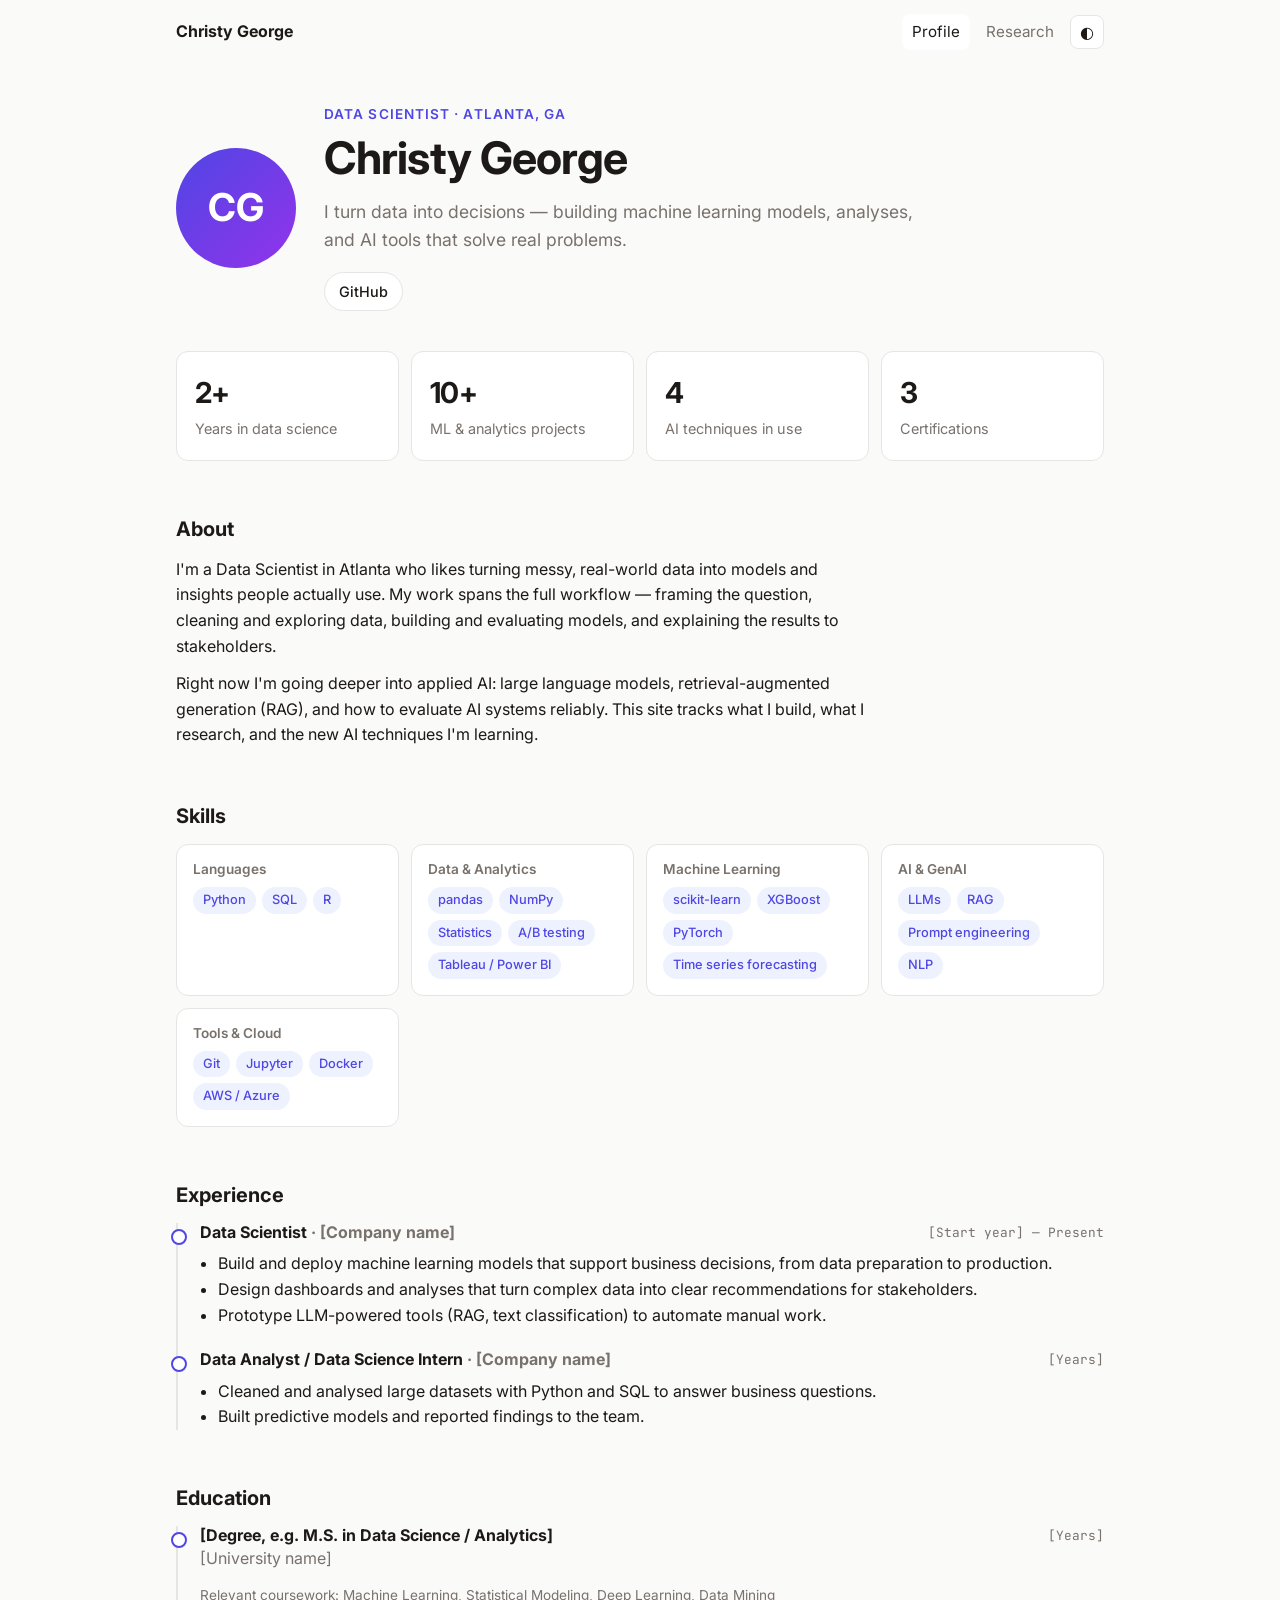
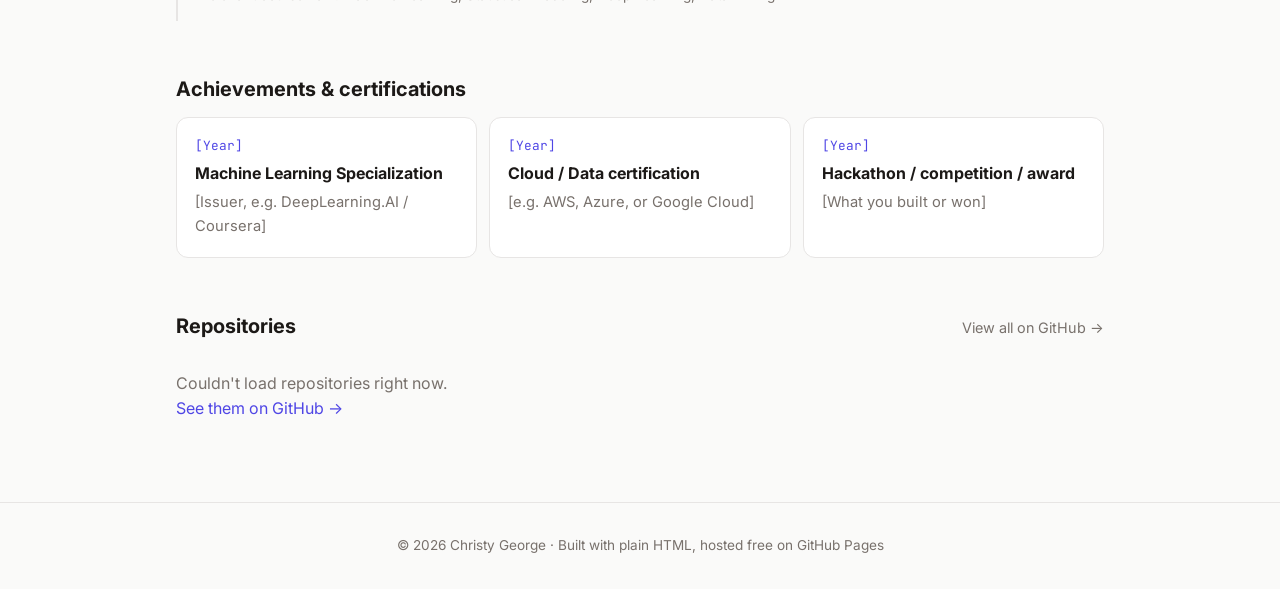
==== index.html @ 4dc3284b "Portfolio and research site Co-Authored-By: Claude Opus 5.5 <noreply@anthropic.com>" ====
<!doctype html>
<html lang="en">
<head>
  <meta charset="utf-8" />
  <meta name="viewport" content="width=device-width, initial-scale=1" />
  <title>Portfolio</title>
  <meta name="description" content="AI career portfolio: experience, achievements, and projects." />
  <link rel="preconnect" href="https://fonts.googleapis.com" />
  <link href="https://fonts.googleapis.com/css2?family=Inter:wght@400;500;600;700&family=JetBrains+Mono:wght@400;500&display=swap" rel="stylesheet" />
  <link rel="stylesheet" href="styles.css" />
</head>
<body data-page="profile">
  <header class="nav">
    <a class="brand" href="index.html" id="brand"></a>
    <nav>
      <a href="index.html" class="active">Profile</a>
      <a href="research.html">Research</a>
      <button class="theme-toggle" id="themeToggle" aria-label="Toggle dark mode">◐</button>
    </nav>
  </header>

  <main>
    <section class="hero">
      <div class="avatar" id="avatar"></div>
      <div>
        <p class="eyebrow" id="role"></p>
        <h1 id="name"></h1>
        <p class="lead" id="tagline"></p>
        <div class="links" id="links"></div>
      </div>
    </section>

    <section class="stats" id="stats"></section>

    <section id="about-section">
      <h2>About</h2>
      <div id="about" class="prose"></div>
    </section>

    <section>
      <h2>Skills</h2>
      <div id="skills" class="skills"></div>
    </section>

    <section>
      <h2>Experience</h2>
      <div id="experience" class="timeline"></div>
    </section>

    <section>
      <h2>Education</h2>
      <div id="education" class="timeline"></div>
    </section>

    <section>
      <h2>Achievements &amp; certifications</h2>
      <div id="achievements" class="cards"></div>
    </section>

    <section>
      <div class="section-head">
        <h2>Repositories</h2>
        <a id="allRepos" class="muted-link" target="_blank" rel="noopener">View all on GitHub →</a>
      </div>
      <div id="repos" class="cards"><p class="muted">Loading repositories…</p></div>
    </section>
  </main>

  <footer id="footer"></footer>
  <script src="data.js"></script>
  <script src="app.js"></script>
</body>
</html>
---- styles.css ----
:root {
  --bg: #fafaf9;
  --surface: #ffffff;
  --text: #1c1917;
  --muted: #78716c;
  --border: #e7e5e4;
  --accent: #4f46e5;
  --accent-soft: #eef2ff;
  --adopt: #059669;
  --trial: #2563eb;
  --assess: #d97706;
  --watch: #9333ea;
  --radius: 12px;
  --mono: "JetBrains Mono", ui-monospace, monospace;
}
@media (prefers-color-scheme: dark) {
  :root:not([data-theme="light"]) {
    --bg: #0c0a09; --surface: #1c1917; --text: #f5f5f4; --muted: #a8a29e;
    --border: #292524; --accent: #818cf8; --accent-soft: #1e1b4b;
    --adopt: #34d399; --trial: #60a5fa; --assess: #fbbf24; --watch: #c084fc;
  }
}
:root[data-theme="dark"] {
  --bg: #0c0a09; --surface: #1c1917; --text: #f5f5f4; --muted: #a8a29e;
  --border: #292524; --accent: #818cf8; --accent-soft: #1e1b4b;
  --adopt: #34d399; --trial: #60a5fa; --assess: #fbbf24; --watch: #c084fc;
}

* { box-sizing: border-box; }
html { scroll-behavior: smooth; }
body {
  margin: 0; background: var(--bg); color: var(--text);
  font: 16px/1.6 Inter, system-ui, sans-serif;
  -webkit-font-smoothing: antialiased;
}
a { color: var(--accent); text-decoration: none; }
a:hover { text-decoration: underline; }
h1, h2, h3 { line-height: 1.2; margin: 0; }
h1 { font-size: clamp(2rem, 5vw, 2.8rem); letter-spacing: -0.02em; }
h2 { font-size: 1.25rem; margin-bottom: 1rem; }
h3 { font-size: 1rem; }

main { max-width: 960px; margin: 0 auto; padding: 0 16px 64px; }
section { margin-top: 56px; }

/* Nav */
.nav {
  position: sticky; top: 0; z-index: 10;
  display: flex; justify-content: space-between; align-items: center;
  max-width: 960px; margin: 0 auto; padding: 14px 16px;
  background: color-mix(in srgb, var(--bg) 85%, transparent);
  backdrop-filter: blur(8px);
}
.brand { font-weight: 700; color: var(--text); }
.nav nav { display: flex; gap: 6px; align-items: center; }
.nav nav a { color: var(--muted); padding: 6px 10px; border-radius: 8px; font-size: .95rem; }
.nav nav a.active, .nav nav a:hover { color: var(--text); background: var(--surface); text-decoration: none; }
.theme-toggle {
  border: 1px solid var(--border); background: var(--surface); color: var(--text);
  width: 34px; height: 34px; border-radius: 8px; cursor: pointer; font-size: 1rem;
}

/* Hero */
.hero { display: flex; gap: 28px; align-items: center; margin-top: 40px; }
.avatar {
  flex: none; width: 120px; height: 120px; border-radius: 50%;
  background: linear-gradient(135deg, var(--accent), var(--watch));
  display: grid; place-items: center; color: #fff; font-size: 2.4rem; font-weight: 700;
  overflow: hidden;
}
.avatar img { width: 100%; height: 100%; object-fit: cover; }
.eyebrow { margin: 0 0 6px; color: var(--accent); font-weight: 600; font-size: .85rem; text-transform: uppercase; letter-spacing: .08em; }
.lead { color: var(--muted); font-size: 1.1rem; max-width: 620px; margin: 12px 0 0; }
.links { display: flex; flex-wrap: wrap; gap: 8px; margin-top: 18px; }
.btn {
  display: inline-flex; align-items: center; gap: 6px; padding: 7px 14px;
  border: 1px solid var(--border); border-radius: 999px; background: var(--surface);
  color: var(--text); font-size: .9rem; font-weight: 500;
}
.btn:hover { border-color: var(--accent); text-decoration: none; }
.btn.primary { background: var(--accent); border-color: var(--accent); color: #fff; }

/* Stats */
.stats { display: grid; grid-template-columns: repeat(4, 1fr); gap: 12px; margin-top: 40px; }
.stat { background: var(--surface); border: 1px solid var(--border); border-radius: var(--radius); padding: 18px; }
.stat b { display: block; font-size: 1.8rem; letter-spacing: -0.02em; }
.stat span { color: var(--muted); font-size: .9rem; }

.prose p { margin: 0 0 12px; max-width: 700px; }
.muted { color: var(--muted); }
.small { font-size: .85rem; }
.muted-link { color: var(--muted); font-size: .9rem; }
.section-head { display: flex; justify-content: space-between; align-items: baseline; gap: 12px; flex-wrap: wrap; margin-bottom: 1rem; }
.section-head h2 { margin: 0; }

/* Skills */
.skills { display: grid; grid-template-columns: repeat(auto-fit, minmax(200px, 1fr)); gap: 12px; }
.skill-group { background: var(--surface); border: 1px solid var(--border); border-radius: var(--radius); padding: 16px; }
.skill-group h3 { font-size: .85rem; color: var(--muted); font-weight: 600; margin-bottom: 10px; }
.chips { display: flex; flex-wrap: wrap; gap: 6px; }
.page-head .chips { margin-top: 18px; }
.chip { font-size: .8rem; padding: 3px 10px; border-radius: 999px; background: var(--accent-soft); color: var(--accent); font-weight: 500; }

/* Timeline */
.timeline { border-left: 2px solid var(--border); padding-left: 22px; display: grid; gap: 22px; }
.tl-item { position: relative; }
.tl-item::before {
  content: ""; position: absolute; left: -29px; top: 6px; width: 12px; height: 12px;
  border-radius: 50%; background: var(--surface); border: 2px solid var(--accent);
}
.tl-head { display: flex; justify-content: space-between; gap: 12px; flex-wrap: wrap; }
.tl-org { color: var(--muted); }
.tl-period { font-family: var(--mono); font-size: .8rem; color: var(--muted); }
.tl-item ul { margin: 8px 0 0; padding-left: 18px; }

/* Cards */
.cards { display: grid; grid-template-columns: repeat(auto-fill, minmax(260px, 1fr)); gap: 12px; }
.card {
  background: var(--surface); border: 1px solid var(--border); border-radius: var(--radius);
  padding: 18px; display: flex; flex-direction: column; gap: 8px;
  transition: border-color .15s, transform .15s;
}
a.card { color: var(--text); }
a.card:hover { border-color: var(--accent); transform: translateY(-2px); text-decoration: none; }
.card p { margin: 0; color: var(--muted); font-size: .92rem; }
.card .meta { display: flex; gap: 14px; font-size: .8rem; color: var(--muted); margin-top: auto; padding-top: 6px; flex-wrap: wrap; }
.year { font-family: var(--mono); font-size: .8rem; color: var(--accent); }
code, .install {
  font-family: var(--mono); font-size: .8rem; background: var(--bg); border: 1px solid var(--border);
  padding: 6px 10px; border-radius: 8px; overflow-x: auto; white-space: nowrap;
}

/* Lists (papers, radar, reading) */
.list { display: grid; gap: 10px; }
.row { background: var(--surface); border: 1px solid var(--border); border-radius: var(--radius); padding: 16px 18px; }
.row h3 { margin-bottom: 4px; }
.row p { margin: 4px 0 0; color: var(--muted); font-size: .92rem; }
.row .row-links { display: flex; gap: 12px; margin-top: 8px; font-size: .88rem; }
.badge { display: inline-block; font-size: .72rem; font-weight: 600; padding: 2px 8px; border-radius: 6px; margin-left: 6px; vertical-align: middle; border: 1px solid currentColor; }
.b-published { color: var(--adopt); } .b-preprint { color: var(--trial); }
.b-under-review { color: var(--assess); } .b-in-progress { color: var(--watch); }

.filters { display: flex; gap: 6px; flex-wrap: wrap; margin-bottom: 12px; }
.filter {
  border: 1px solid var(--border); background: var(--surface); color: var(--muted);
  padding: 5px 12px; border-radius: 999px; cursor: pointer; font: inherit; font-size: .85rem;
}
.filter.on { background: var(--text); color: var(--bg); border-color: var(--text); }
.search {
  width: 100%; padding: 10px 14px; margin-bottom: 12px; border-radius: 10px;
  border: 1px solid var(--border); background: var(--surface); color: var(--text); font: inherit;
}

/* Radar */
.radar-legend { display: flex; gap: 6px; flex-wrap: wrap; margin-bottom: 16px; }
.radar-wrap { display: grid; grid-template-columns: 320px 1fr; gap: 24px; align-items: start; }
.radar { position: relative; width: 100%; aspect-ratio: 1; }
.ring { position: absolute; border-radius: 50%; border: 1px dashed var(--border); left: 50%; top: 50%; transform: translate(-50%, -50%); }
.ring-label { position: absolute; left: 50%; transform: translateX(-50%); font-size: .7rem; color: var(--muted); font-family: var(--mono); }
.blip {
  position: absolute; width: 14px; height: 14px; margin: -7px 0 0 -7px; border-radius: 50%;
  border: 2px solid var(--surface); cursor: pointer; transition: transform .15s, opacity .15s;
}
.blip:hover, .blip.hl { transform: scale(1.6); }
.blip.dim { opacity: .2; }
.row.hl { border-color: var(--accent); }
.dot { display: inline-block; width: 9px; height: 9px; border-radius: 50%; margin-right: 6px; }
.ring-tag { font-size: .75rem; font-weight: 600; margin-left: 6px; }
.area { font-family: var(--mono); font-size: .75rem; color: var(--muted); }

footer { text-align: center; color: var(--muted); font-size: .85rem; padding: 32px 16px; border-top: 1px solid var(--border); }

@media (max-width: 720px) {
  .hero { flex-direction: column; align-items: flex-start; gap: 18px; }
  .avatar { width: 88px; height: 88px; font-size: 1.8rem; }
  .stats { grid-template-columns: repeat(2, 1fr); }
  .radar-wrap { grid-template-columns: 1fr; }
  .radar { max-width: 320px; margin: 0 auto; }
}
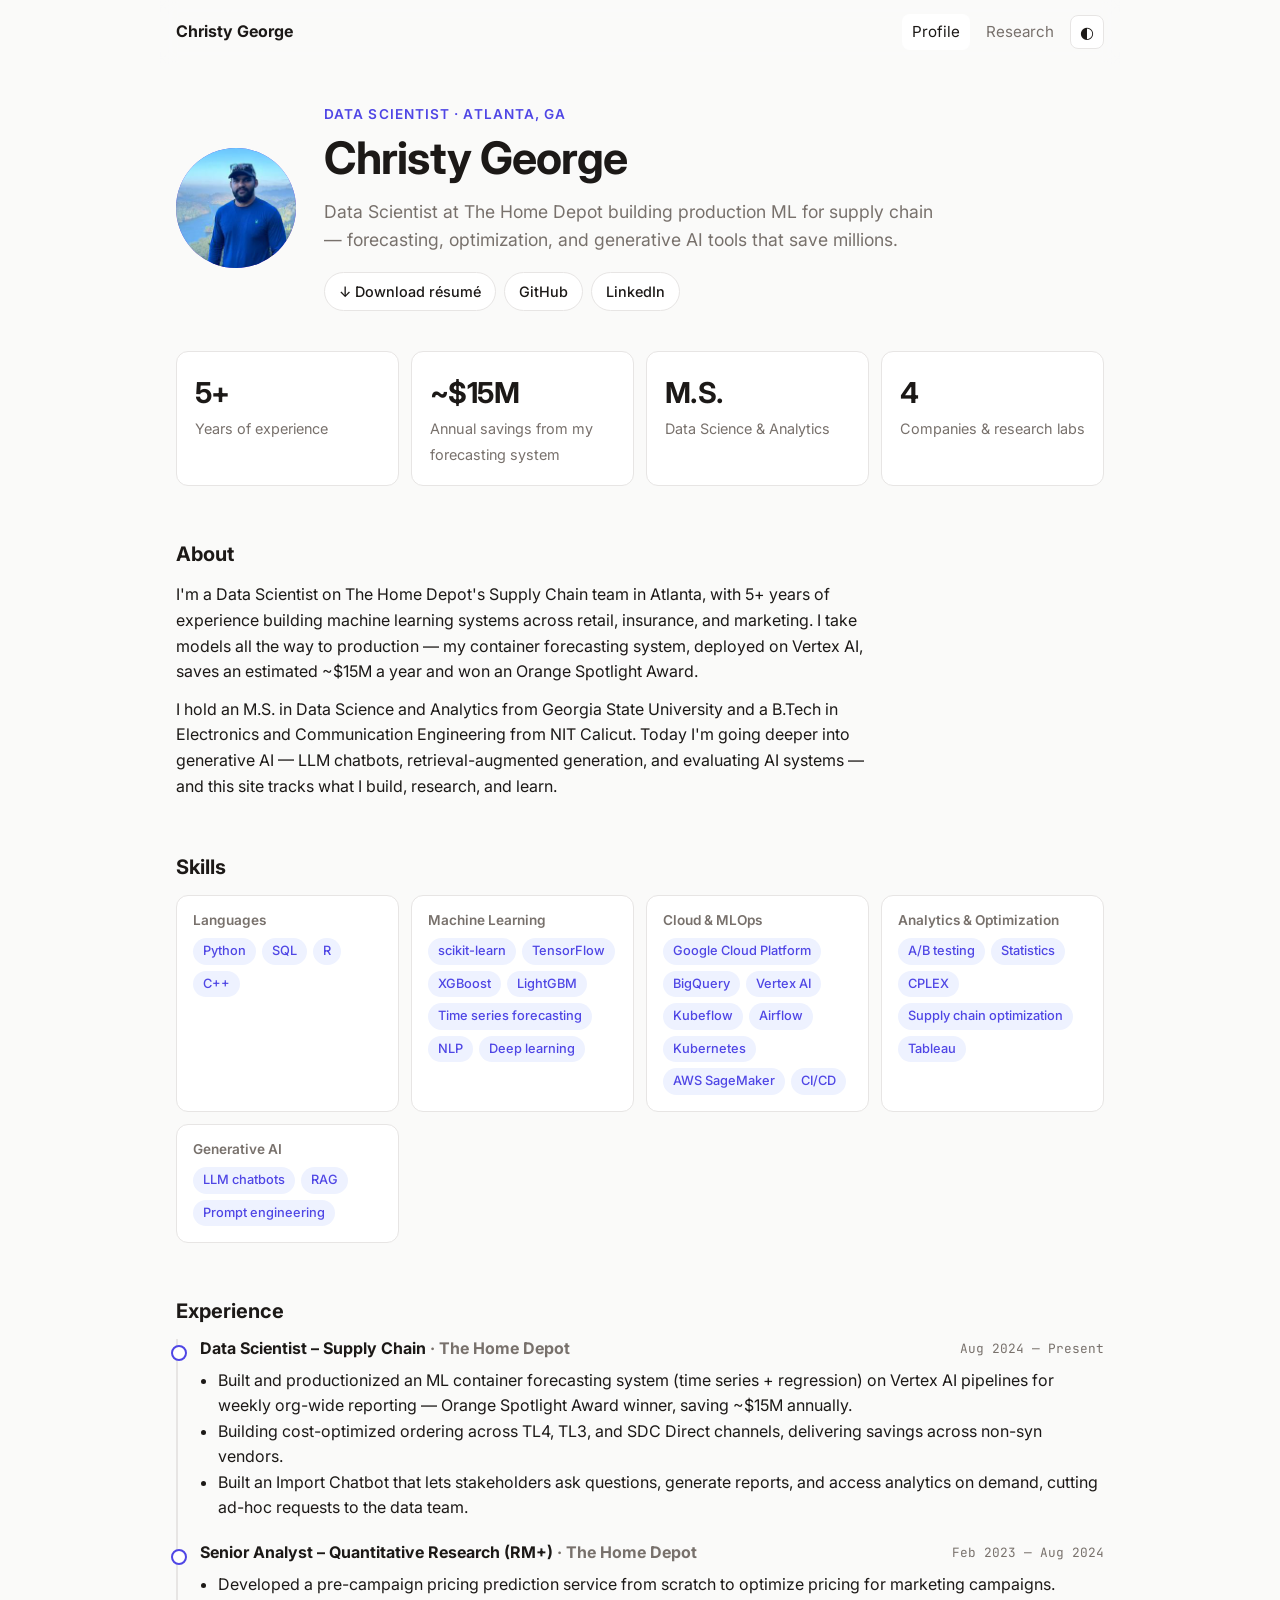
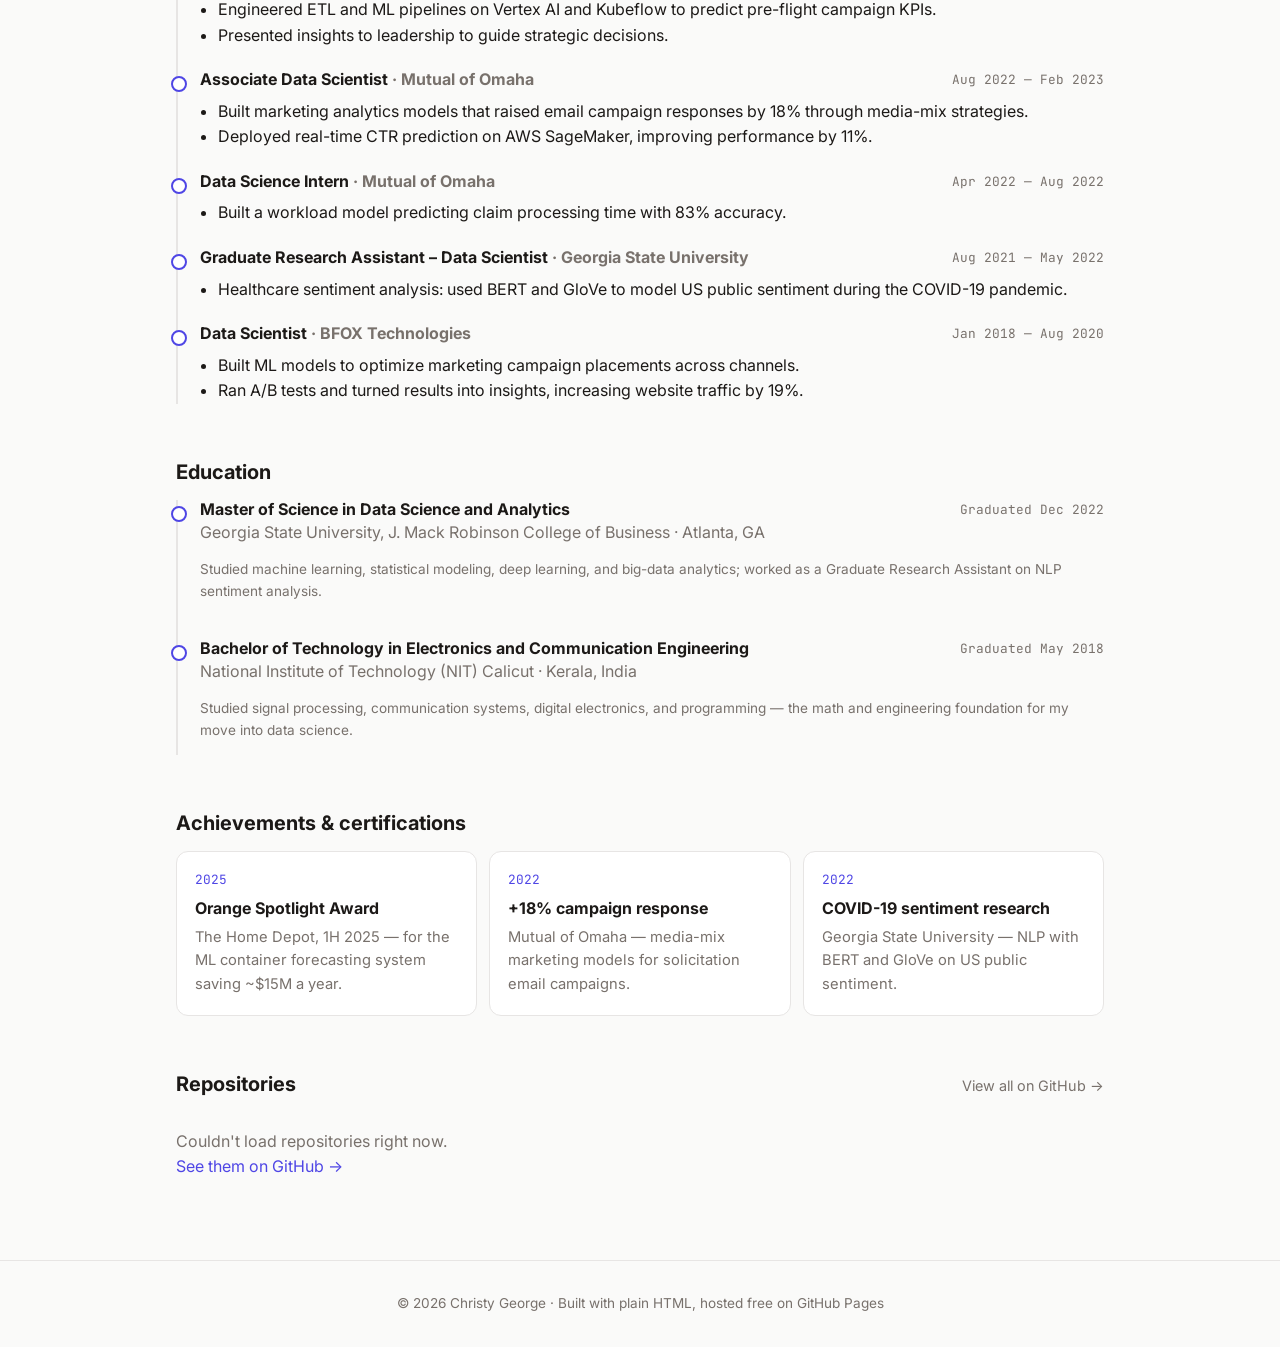
==== commit 4f2d15a0: "Version asset links so updates show immediately Co-Authored-By: Claude Opus 5.5 <noreply@anthropic.c" ====
--- a/index.html
+++ b/index.html
@@ -7,7 +7,7 @@
   <meta name="description" content="AI career portfolio: experience, achievements, and projects." />
   <link rel="preconnect" href="https://fonts.googleapis.com" />
   <link href="https://fonts.googleapis.com/css2?family=Inter:wght@400;500;600;700&family=JetBrains+Mono:wght@400;500&display=swap" rel="stylesheet" />
-  <link rel="stylesheet" href="styles.css" />
+  <link rel="stylesheet" href="styles.css?v=202610251529" />
 </head>
 <body data-page="profile">
   <header class="nav">
@@ -67,7 +67,7 @@
   </main>
 
   <footer id="footer"></footer>
-  <script src="data.js"></script>
-  <script src="app.js"></script>
+  <script src="data.js?v=202610251529"></script>
+  <script src="app.js?v=202610251529"></script>
 </body>
 </html>
--- a/styles.css
+++ b/styles.css
@@ -68,7 +68,7 @@
   display: grid; place-items: center; color: #fff; font-size: 2.4rem; font-weight: 700;
   overflow: hidden;
 }
-.avatar img { width: 100%; height: 100%; object-fit: cover; }
+.avatar img { width: 100%; height: 100%; object-fit: cover; object-position: 50% 22%; transform: scale(1.6); transform-origin: 50% 25%; }
 .eyebrow { margin: 0 0 6px; color: var(--accent); font-weight: 600; font-size: .85rem; text-transform: uppercase; letter-spacing: .08em; }
 .lead { color: var(--muted); font-size: 1.1rem; max-width: 620px; margin: 12px 0 0; }
 .links { display: flex; flex-wrap: wrap; gap: 8px; margin-top: 18px; }
@@ -138,7 +138,7 @@
 .row .row-links { display: flex; gap: 12px; margin-top: 8px; font-size: .88rem; }
 .badge { display: inline-block; font-size: .72rem; font-weight: 600; padding: 2px 8px; border-radius: 6px; margin-left: 6px; vertical-align: middle; border: 1px solid currentColor; }
 .b-published { color: var(--adopt); } .b-preprint { color: var(--trial); }
-.b-under-review { color: var(--assess); } .b-in-progress { color: var(--watch); }
+.b-under-review { color: var(--assess); } .b-in-progress { color: var(--watch); } .b-completed { color: var(--adopt); }
 
 .filters { display: flex; gap: 6px; flex-wrap: wrap; margin-bottom: 12px; }
 .filter {
